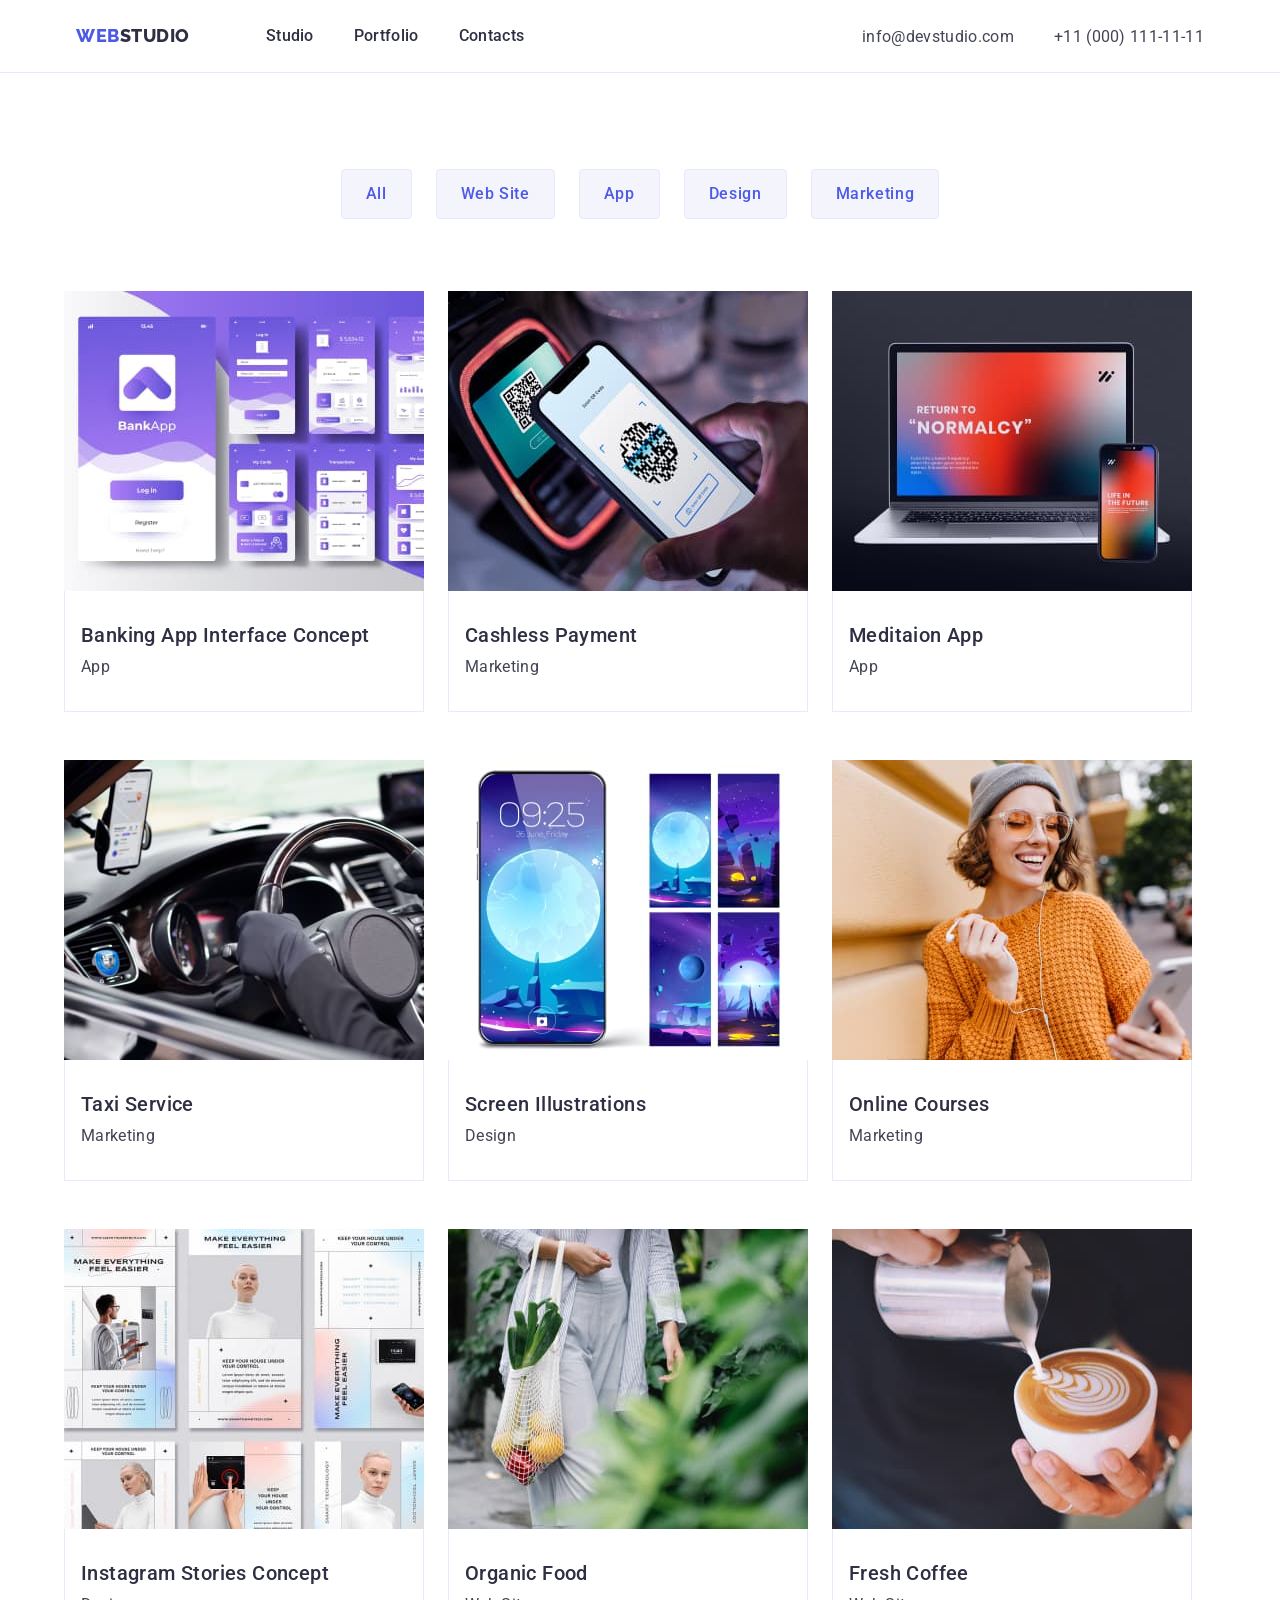
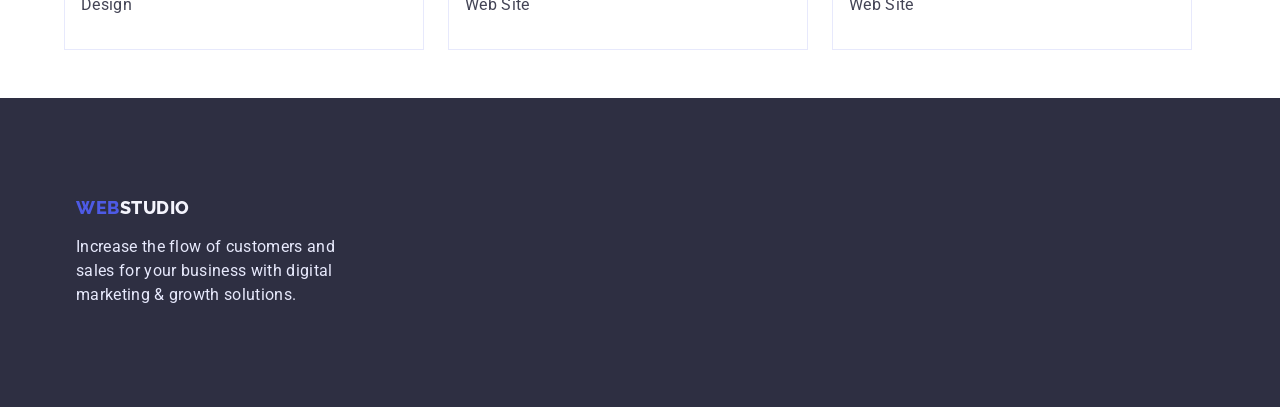
==== portfolio.html @ 7b6499e2 "hw-04" ====
<!DOCTYPE html>
<html lang="en">
	<head>
		<meta charset="UTF-8" />
		<meta http-equiv="X-UA-Compatible" content="IE=edge" />
		<meta name="viewport" content="width=device-width, initial-scale=1.0" />
		<title>Portfolio</title>
		<link
			rel="stylesheet"
			href="https://cdnjs.cloudflare.com/ajax/libs/modern-normalize/1.1.0/modern-normalize.min.css"
			integrity="sha512-wpPYUAdjBVSE4KJnH1VR1HeZfpl1ub8YT/NKx4PuQ5NmX2tKuGu6U/JRp5y+Y8XG2tV+wKQpNHVUX03MfMFn9Q=="
			crossorigin="anonymous"
			referrerpolicy="no-referrer"
		/>
		<link rel="preconnect" href="https://fonts.googleapis.com" />
		<link rel="preconnect" href="https://fonts.gstatic.com" crossorigin />
		<link
			href="https://fonts.googleapis.com/css2?family=Raleway:wght@800&family=Roboto:wght@400;500;700&display=swap"
			rel="stylesheet"
		/>
		<link rel="stylesheet" href="./css/styles.css" />
	</head>
	<body>
		<header class="header">
			<div class="container header-container">
				<nav class="header-navigation">
					<a class="header-home-page link" href="./index.html">Web<span class="header-home-page-descr">Studio</span></a>
					<ul class="header-list list">
						<li class="header-item"><a href="./index.html" class="header-link-studio link">Studio</a></li>
						<li class="header-item"><a href="./portfolio.html" class="header-link-portfolio link">Portfolio</a></li>
						<li class="header-item"><a class="header-link-contacts link">Contacts</a></li>
					</ul>
				</nav>
				<address class="header-contacts">
					<ul class="header-contacts-list list">
						<li class="header-contacts-item"
							><a class="header-mailto" href="mailto:info@devstudio.com">info@devstudio.com</a></li
						>
						<li class="header-contacts-item"><a class="header-tel" href="tel:+110001111111">+11 (000) 111-11-11</a></li>
					</ul>
				</address>
			</div>
		</header>
		<main class="main">
			<!-- Activity Section -->
			<section class="activity-section">
				<div class="activity-container container">
					<h1 hidden>Portfolio</h1>
					<ul class="activity-list list">
						<li class="activity-item"><button type="button" class="activity-btn">All</button></li>
						<li class="activity-item"><button type="button" class="activity-btn">Web Site</button></li>
						<li class="activity-item"><button type="button" class="activity-btn">App</button></li>
						<li class="activity-item"><button type="button" class="activity-btn">Design</button></li>
						<li class="activity-item"><button type="button" class="activity-btn">Marketing</button></li>
					</ul>
				</div>
			</section>

			<!-- Service Section -->
			<section class="service-section">
				<div class="container">
					<ul class="service-section-list list">
						<li class="service-item">
							<img
								src="./images/service-section-img-1.jpg"
								alt="Banking App Interface Concept"
								width="360"
								height="300"
							/>
							<div class="service-container-content">
								<h2 class="service-name">Banking App Interface Concept</h2>
								<p class="service-title">App</p>
							</div>
						</li>
						<li class="service-item">
							<img src="./images/service-section-img-2.jpg" alt="Cashless Payment" width="360" height="300" />
							<div class="service-container-content">
								<h2 class="service-name">Cashless Payment</h2>
								<p class="service-title">Marketing</p>
							</div>
						</li>
						<li class="service-item">
							<img src="./images/service-section-img-3.jpg" alt="Meditaion App" width="360" height="300" />
							<div class="service-container-content">
								<h2 class="service-name">Meditaion App</h2>
								<p class="service-title">App</p>
							</div>
						</li>
						<li class="service-item">
							<img src="./images/service-section-img-4.jpg" alt="Taxi Service" width="360" height="300" />
							<div class="service-container-content">
								<h2 class="service-name">Taxi Service</h2>
								<p class="service-title">Marketing</p>
							</div>
						</li>
						<li class="service-item">
							<img src="./images/service-section-img-5.jpg" alt="Screen Illustrations" width="360" height="300" />
							<div class="service-container-content">
								<h2 class="service-name">Screen Illustrations</h2>
								<p class="service-title">Design</p>
							</div>
						</li>
						<li class="service-item">
							<img src="./images/service-section-img-6.jpg" alt="Online Courses" width="360" height="300" />
							<div class="service-container-content">
								<h2 class="service-name">Online Courses</h2>
								<p class="service-title">Marketing</p>
							</div>
						</li>
						<li class="service-item">
							<img src="./images/service-section-img-7.jpg" alt="Instagram Stories Concept" width="360" height="300" />
							<div class="service-container-content">
								<h2 class="service-name">Instagram Stories Concept</h2>
								<p class="service-title">Design</p>
							</div>
						</li>
						<li class="service-item">
							<img src="./images/service-section-img-8.jpg" alt="Organic Food" width="360" height="300" />
							<div class="service-container-content">
								<h2 class="service-name">Organic Food</h2>
								<p class="service-title">Web Site</p>
							</div>
						</li>
						<li class="service-item">
							<img src="./images/service-section-img-9.jpg" alt="Fresh Coffee" width="360" height="300" />
							<div class="service-container-content">
								<h2 class="service-name">Fresh Coffee</h2>
								<p class="service-title">Web Site</p>
							</div>
						</li>
					</ul>
				</div>
			</section>
		</main>
		<footer class="footer">
			<div class="container">
				<a class="footer-link link" href="./index.html">Web <span class="footer-link-descr">Studio</span></a>
				<p class="footer-desc">
					Increase the flow of customers and sales for your business with digital marketing & growth solutions.
				</p>
			</div>
		</footer>
	</body>
</html>
---- css/styles.css ----
h1,
h2,
h3,
h4,
h5,
h6,
p {
	margin: 0;
}

ul {
	margin: 0;
	padding: 0;
}

img {
	display: block;
}

body {
	font-family: "Roboto", sans-serif;
	font-style: normal;
	font-weight: 500;
	font-size: 20px;
	line-height: 1.2;
	letter-spacing: 0.02em;
	color: #2e2f42;
	background: #ffffff;
}

.container {
	width: 1158px;
	padding-left: 15px;
	padding-right: 15px;
	margin-left: auto;
	margin-right: auto;
}

.p {
	font-weight: 400;
}

.list {
	list-style: none;
}

.link {
	text-decoration: none;
}

/*--------------------Header------------------*/

.header {
	border-bottom: 1px solid #e7e9fc;
}

.header-container {
	display: flex;
	align-items: center;
}

.header-navigation {
	display: flex;
}

.header-home-page {
	font-family: "Raleway", sans-serif;
	font-weight: 800;
	font-size: 18px;
	line-height: 1.33;
	display: flex;
	align-items: center;
	letter-spacing: 0.03em;
	text-transform: uppercase;
	color: #4d5ae5;
}

.header-home-page-descr {
	font-family: "Raleway", sans-serif;
	font-weight: 800;
	font-size: 18px;
	line-height: 1.33;
	display: flex;
	align-items: center;
	letter-spacing: 0.03em;
	text-transform: uppercase;
	color: #2e2f42;
}

.header-list {
	display: flex;
	margin-left: 76px;
}

.header-list .header-item:not(:last-child) {
	margin-right: 40px;
}

.header-link-studio {
	display: block;
	padding-top: 24px;
	padding-bottom: 24px;

	font-weight: 500;
	font-size: 16px;
	line-height: 1.5;
	letter-spacing: 0.02em;
	color: #2e2f42;
}

.header-link-studio:hover {
	color: #4d5ae5;
}

.header-link-portfolio {
	display: block;
	padding-top: 24px;
	padding-bottom: 24px;

	font-weight: 500;
	font-size: 16px;
	line-height: 1.5;
	letter-spacing: 0.02em;
	color: #2e2f42;
}

.header-link-portfolio:hover {
	color: #4d5ae5;
}

.header-link-contacts {
	display: block;
	padding-top: 24px;
	padding-bottom: 24px;

	font-weight: 500;
	font-size: 16px;
	line-height: 1.5;
	letter-spacing: 0.02em;
	color: #2e2f42;
}

.header-link-contacts:hover {
	color: #4d5ae5;
}

.header-contacts {
	margin-left: auto;
}

.header-contacts-list {
	display: flex;
}

.header-contacts-item + .header-contacts-item {
	margin-left: 40px;
}

.header-mailto {
	font-style: normal;
	font-weight: 400;
	font-size: 16px;
	line-height: 1.5;
	letter-spacing: 0.02em;
	color: #434455;
	text-decoration: none;
}

.header-mailto:hover {
	color: #4d5ae5;
}

.header-tel {
	font-style: normal;
	font-weight: 400;
	font-size: 16px;
	line-height: 1.5;
	letter-spacing: 0.02em;
	color: #434455;
	text-decoration: none;
}

.header-tel:hover {
	color: #4d5ae5;
}

/*--------------------------Main-------------------------------*/

.main {
}

/*-----------------------Hero Section-------------------------*/

.hero-section {
	padding-top: 188px;
	padding-bottom: 188px;
	background: #2e2f42;
}

.hero-section-title {
	margin: auto;
	margin-bottom: 48px;
	width: 496px;
	font-size: 56px;
	line-height: 1.07;
	text-align: center;
	letter-spacing: 0.02em;
	color: #ffffff;
}

.hero-btn {
	padding: 16px 32px;
	margin: auto;
	font-family: inherit;
	font-weight: 500;
	font-size: 16px;
	line-height: 1.5;
	display: block;
	letter-spacing: 0.04em;
	color: #f4f4fd;
	background: #4d5ae5;
	box-shadow: 0px 4px 4px rgba(0, 0, 0, 0.15);
	border-radius: 4px;
}

/*------------------Advantages Section------------------------*/

.advantages-section {
	padding-top: 120px;
}

.advantages-section-title {
}

.advantages-list {
	display: flex;
	justify-content: center;
}

.advantages-list .advantages-item:not(:last-child) {
	margin-right: 24px;
}

.advantages-title {
	margin-bottom: 8px;
	font-weight: 500;
	font-size: 20px;
	line-height: 1.2;
	letter-spacing: 0.02em;
	color: #2e2f42;
}

.advantages-desc {
	width: 264px;
	height: 72px;
	font-weight: 400;
	font-size: 16px;
	line-height: 1.5;
	letter-spacing: 0.02em;
	color: #434455;
}

/*------------------Working Section--------------------*/

.working-section {
	padding-top: 120px;
	padding-bottom: 120px;
}

.working-title {
	margin-bottom: 72px;
	font-weight: 700;
	font-size: 36px;
	line-height: 1.11;
	text-align: center;
	letter-spacing: 0.02em;
	text-transform: capitalize;
	color: #2e2f42;
}

.working-list {
	display: flex;
	justify-content: center;
}

.working-list .working-image-item:not(:last-child) {
	margin-right: 24px;
}

/*---------------Team Section------------------*/

.team-section {
	padding-top: 120px;
	padding-bottom: 120px;
	background: #f4f4fd;
}

.our-team-title {
	margin-bottom: 72px;
	font-size: 36px;
	line-height: 1.11;
	text-align: center;
	letter-spacing: 0.02em;
	text-transform: capitalize;
	color: #2e2f42;
}

.our-team-list {
	display: flex;
}

.team-content {
	background: #ffffff;
}

.our-team-list .team-container-content:not(:last-child) {
	margin-right: 24px;
}

.team-container-container {
	padding-top: 32px;
	padding-bottom: 32px;
}

.name-team {
	margin-bottom: 8px;
	font-weight: 500;
	font-size: 20px;
	line-height: 1.2;
	text-align: center;
	letter-spacing: 0.02em;
	color: #2e2f42;
}

.team-desc {
	font-weight: 400;
	font-size: 16px;
	line-height: 1.5;
	text-align: center;
	letter-spacing: 0.02em;
	color: #434455;
}

/*------------------- Footer------------------*/

.footer {
	padding-top: 100px;
	padding-bottom: 100px;
	background: #2e2f42;
}

.footer-link {
	font-family: "Raleway", sans-serif;
	font-weight: 800;
	font-size: 18px;
	line-height: 1.16;
	display: flex;
	align-items: center;
	letter-spacing: 0.03em;
	text-transform: uppercase;
	color: #4d5ae5;
}

.footer-link-descr {
	font-family: "Raleway", sans-serif;
	font-weight: 800;
	font-size: 18px;
	line-height: 1.16;
	display: flex;
	align-items: center;
	letter-spacing: 0.03em;
	text-transform: uppercase;
	color: #f4f4fd;
}

.footer-desc {
	width: 264px;
	margin-top: 16px;
	font-weight: 400;
	font-size: 16px;
	line-height: 1.5;
	letter-spacing: 0.02em;
	color: #e7e9fc;
}

/*----------------------Portfolio---------------------*/

.activity-section {
	padding-top: 96px;
	padding-bottom: 72px;
}

.activity-container {
}

.activity-list {
	display: flex;
	justify-content: center;
}

.activity-list .activity-item:not(:last-child) {
	margin-right: 24px;
}

.activity-btn {
	padding: 12px 24px;
	font-family: inherit;
	font-weight: 500;
	font-size: 16px;
	line-height: 1.5;
	display: flex;
	align-items: center;
	text-align: center;
	letter-spacing: 0.04em;
	color: #4d5ae5;
	background: #f4f4fd;
	border: 1px solid #e7e9fc;
	border-radius: 4px;
}

.activity-btn:hover,
.activity-btn:focus {
	background: #404bbf;
	color: #ffffff;
}

/* Service Section */

.service-section {
	padding-right: 24px;
	padding-bottom: 48px;
}

.service-section-list {
	display: flex;
	flex-wrap: wrap;
	gap: 48px 24px;
}

.service-item {
	width: calc((100% - 48px) / 3);
}

.service-item:nth-child(3n) {
	margin-right: 0;
}

.service-container-content {
	padding: 32px 0px 32px 16px;
	border-bottom: 1px solid #e7e9fc;
	border-left: 1px solid #e7e9fc;
	border-right: 1px solid #e7e9fc;
}

.service-name {
	margin-bottom: 8px;
	font-size: 20px;
	font-weight: 500;
	line-height: 1.2;
	letter-spacing: 0.02em;
	color: #2e2f42;
}

.service-title {
	font-size: 16px;
	font-weight: 400;
	line-height: 1.5;
	letter-spacing: 0.02em;
	color: #434455;
}
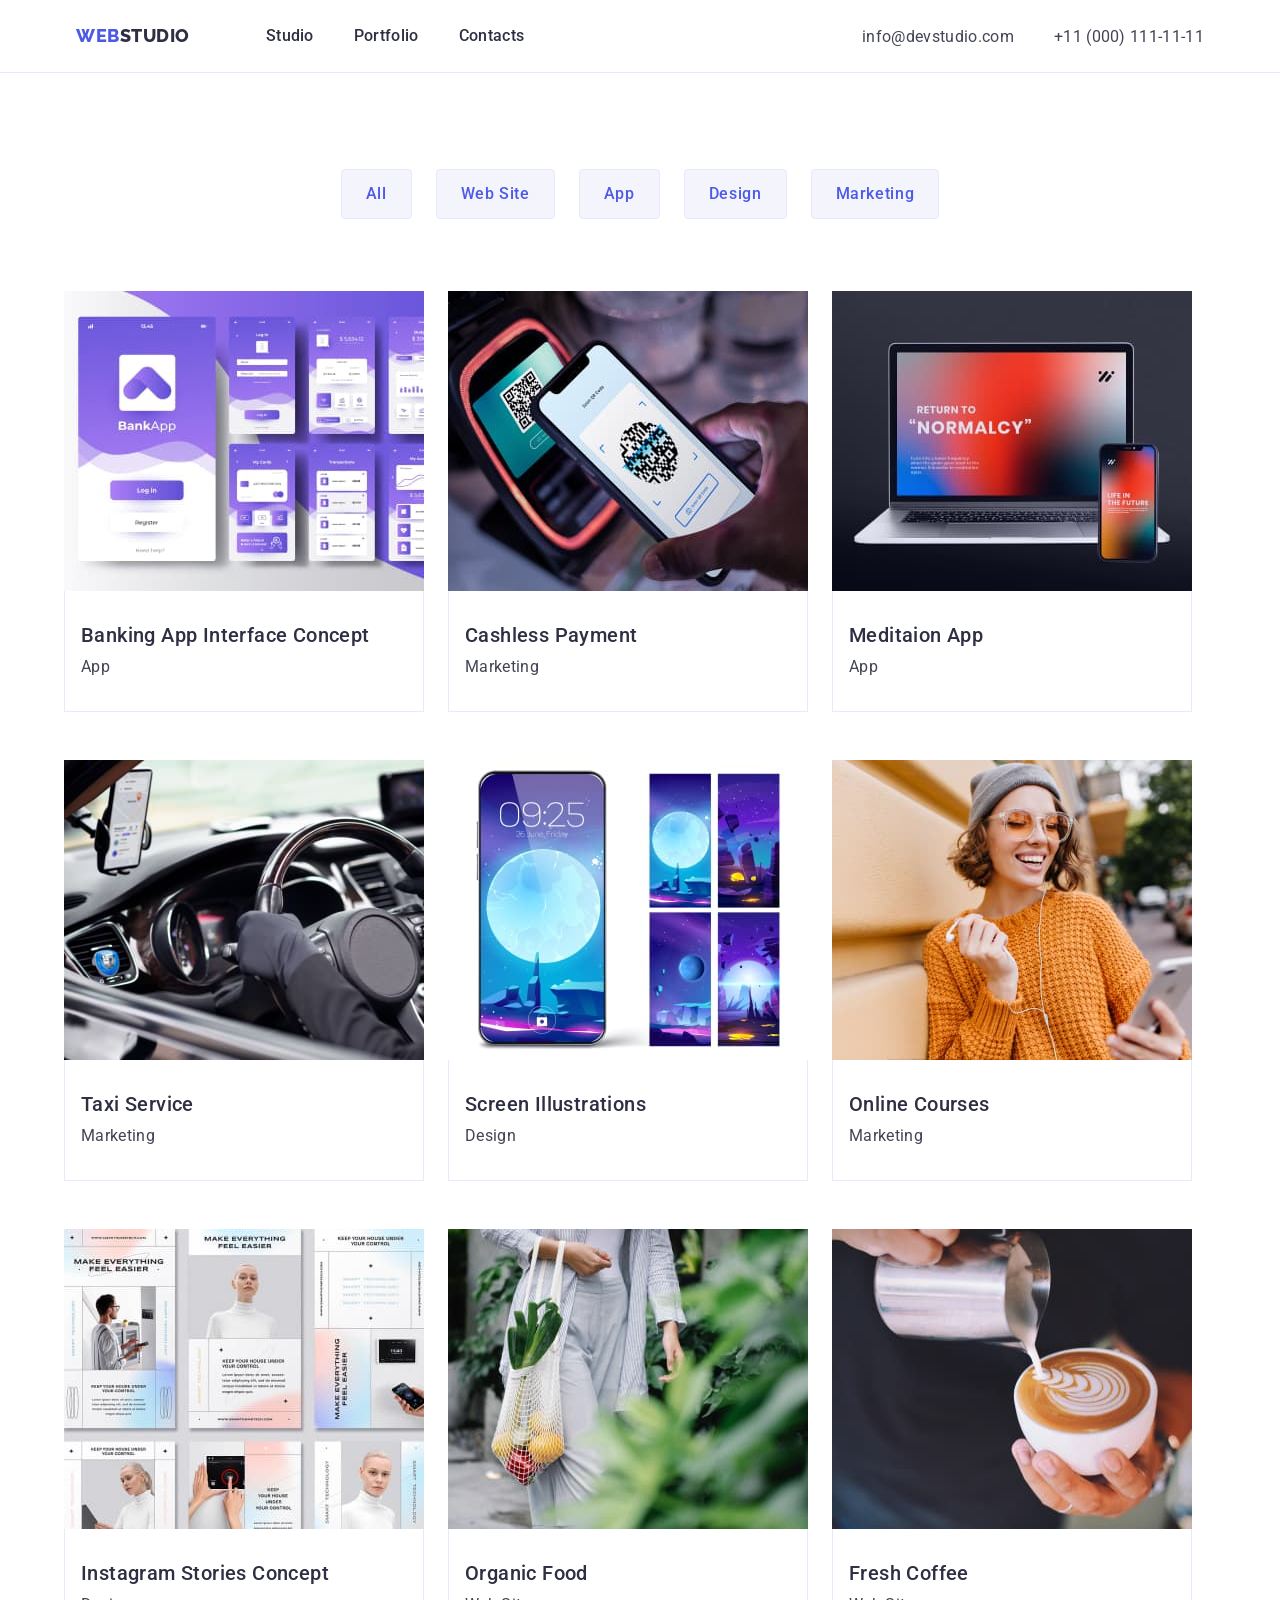
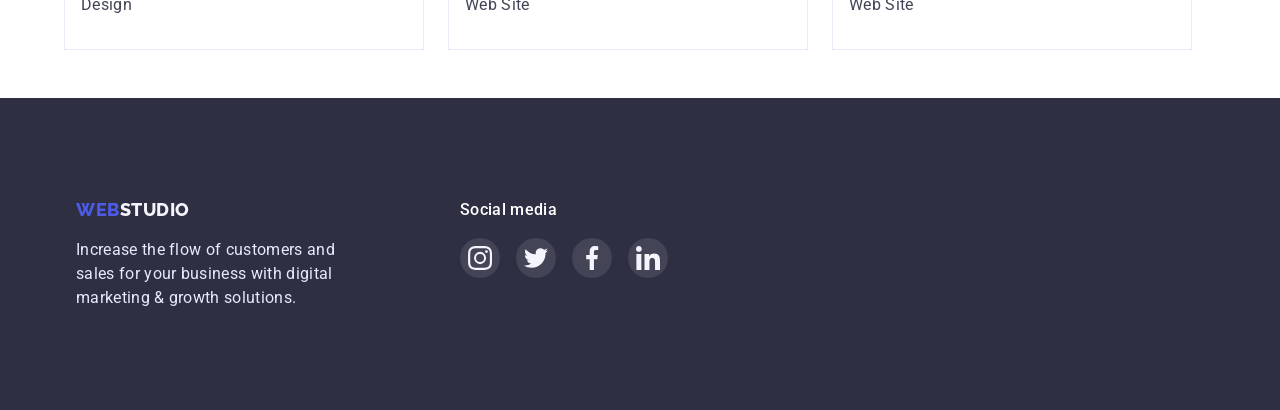
==== commit 08ba3cae: "Update portfolio.html" ====
--- a/portfolio.html
+++ b/portfolio.html
@@ -133,12 +133,46 @@
 			</section>
 		</main>
 		<footer class="footer">
-			<div class="container">
-				<a class="footer-link link" href="./index.html">Web <span class="footer-link-descr">Studio</span></a>
-				<p class="footer-desc">
-					Increase the flow of customers and sales for your business with digital marketing & growth solutions.
-				</p>
+			<div class="footer-container container">
+				<div class="footer-link-container">
+					<a class="footer-link link" href="./index.html">Web <span class="footer-link-descr">Studio</span></a>
+					<p class="footer-desc">
+						Increase the flow of customers and sales for your business with digital marketing & growth solutions.
+					</p>
+				</div>
+				<div class="social-media-container">
+					<h3 class="item-footer">Social media</h3>
+					<ul class="social-media-list">
+						<li class="social-media-content">
+							<a class="social-media-link" href="">
+								<svg class="social-media-svg">
+									<use href="./images/icons.svg.svg#icon-instagram"></use>
+								</svg>
+							</a>
+						</li>
+						<li class="social-media-content">
+							<a class="social-media-link" href="">
+								<svg class="social-media-svg">
+									<use href="./images/icons.svg.svg#icon-twitter"></use>
+								</svg>
+							</a>
+						</li>
+						<li class="social-media-content">
+							<a class="social-media-link" href="">
+								<svg class="social-media-svg">
+									<use href="./images/icons.svg.svg#icon-facebook"></use>
+								</svg>
+							</a>
+						</li>
+						<li class="social-media-content">
+							<a class="social-media-link" href="">
+								<svg class="social-media-svg">
+									<use href="./images/icons.svg.svg#icon-linkedin"></use>
+								</svg>
+							</a>
+						</li>
+					</ul>
+				</div>
 			</div>
-		</footer>
 	</body>
 </html>
--- a/css/styles.css
+++ b/css/styles.css
@@ -194,7 +194,13 @@
 .hero-section {
 	padding-top: 188px;
 	padding-bottom: 188px;
-	background: #2e2f42;
+	height: 600px;
+	margin-left: auto;
+	margin-right: auto;
+	background-image: linear-gradient(rgba(46, 47, 66, 0.7), rgba(46, 47, 66, 0.7)), url(../images/people-office.jpg);
+	background-repeat: no-repeat;
+	background-size: cover;
+	background-position: center;
 }
 
 .hero-section-title {
@@ -236,9 +242,29 @@
 	display: flex;
 	justify-content: center;
 }
+.advantages-item {
+}
+
+.advantages-item::before {
+}
 
 .advantages-list .advantages-item:not(:last-child) {
 	margin-right: 24px;
+}
+
+.container-advantages-item {
+	display: flex;
+	justify-content: center;
+	align-items: center;
+	margin-bottom: 8px;
+	height: 112px;
+	background: #f4f4fd;
+	border-radius: 4px;
+}
+
+.advantages-item-logo {
+	width: 64px;
+	height: 64px;
 }
 
 .advantages-title {
@@ -309,17 +335,19 @@
 	display: flex;
 }
 
+.our-team-list .team-content:not(:last-child) {
+	margin-right: 24px;
+}
+
 .team-content {
+	padding-bottom: 32px;
+	box-shadow: 0px 1px 6px rgba(46, 47, 66, 0.08), 0px 1px 1px rgba(46, 47, 66, 0.16), 0px 2px 1px rgba(46, 47, 66, 0.08);
+	border-radius: 0px 0px 4px 4px;
 	background: #ffffff;
 }
 
-.our-team-list .team-container-content:not(:last-child) {
-	margin-right: 24px;
-}
-
-.team-container-container {
+.team-container-content {
 	padding-top: 32px;
-	padding-bottom: 32px;
 }
 
 .name-team {
@@ -333,12 +361,93 @@
 }
 
 .team-desc {
+	padding-bottom: 8px;
 	font-weight: 400;
 	font-size: 16px;
 	line-height: 1.5;
 	text-align: center;
 	letter-spacing: 0.02em;
 	color: #434455;
+}
+
+.list-teame-icons {
+	display: flex;
+	flex-direction: row;
+	justify-content: center;
+	align-items: center;
+	padding: 0px;
+	gap: 24px;
+	list-style: none;
+}
+
+.teame-icons {
+	width: 40px;
+	height: 40px;
+	padding: 0;
+	border: none;
+	border-radius: 50%;
+	background-color: #4d5ae5;
+}
+
+.btn-teame-icons {
+	margin-top: 12px;
+	display: flex;
+	justify-content: center;
+	align-items: center;
+}
+
+.btn-icons {
+	width: 16px;
+	height: 16px;
+	fill: currentColor;
+}
+
+.btn-icons:hover {
+}
+
+.icon {
+}
+
+/*--------------Customers Section----------------*/
+
+.customers-section {
+	padding-top: 81px;
+	padding-bottom: 120px;
+}
+
+.customers-title {
+	margin-bottom: 72px;
+	font-size: 36px;
+	line-height: 1.11;
+	text-align: center;
+	color: #2e2f42;
+}
+
+.customers-title {
+}
+
+.customers-list {
+	display: flex;
+	flex-direction: row;
+	align-items: flex-start;
+	padding: 0px;
+	gap: 24px;
+}
+
+.customers-content {
+}
+
+.container-customers-item {
+	display: flex;
+	justify-content: center;
+	align-items: center;
+	width: 168px;
+	height: 88px;
+	border: 1px solid #8e8f99;
+}
+
+.customers-logo {
+	padding: 16px 32px 16px 32px;
 }
 
 /*------------------- Footer------------------*/
@@ -349,7 +458,13 @@
 	background: #2e2f42;
 }
 
+.footer-container {
+	display: flex;
+}
+
 .footer-link {
+	width: 115px;
+	height: 24px;
 	font-family: "Raleway", sans-serif;
 	font-weight: 800;
 	font-size: 18px;
@@ -383,6 +498,51 @@
 	color: #e7e9fc;
 }
 
+.social-media-container {
+	margin-left: 120px;
+}
+
+.item-footer {
+	padding-bottom: 16px;
+	font-weight: 500;
+	font-size: 16px;
+	line-height: 1.5;
+	letter-spacing: 0.02em;
+	color: #ffffff;
+}
+
+.social-media-list {
+	display: flex;
+	justify-content: center;
+	align-items: center;
+	flex-direction: row;
+	padding: 0;
+	gap: 16px;
+	list-style: none;
+}
+
+.social-media-content {
+	width: 40px;
+	height: 40px;
+	padding: 0;
+	border: none;
+	border-radius: 50%;
+	background-color: rgba(255, 255, 255, 0.1);
+}
+
+.social-media-link {
+	margin-top: 8px;
+	display: flex;
+	justify-content: center;
+	align-items: center;
+}
+
+.social-media-svg {
+	width: 24px;
+	height: 24px;
+	fill: currentColor;
+}
+
 /*----------------------Portfolio---------------------*/
 
 .activity-section {
@@ -439,6 +599,11 @@
 
 .service-item {
 	width: calc((100% - 48px) / 3);
+}
+
+.service-item:hover,
+.service-item:focus {
+	box-shadow: 0px 1px 6px rgba(46, 47, 66, 0.08), 0px 1px 1px rgba(46, 47, 66, 0.16), 0px 2px 1px rgba(46, 47, 66, 0.08);
 }
 
 .service-item:nth-child(3n) {
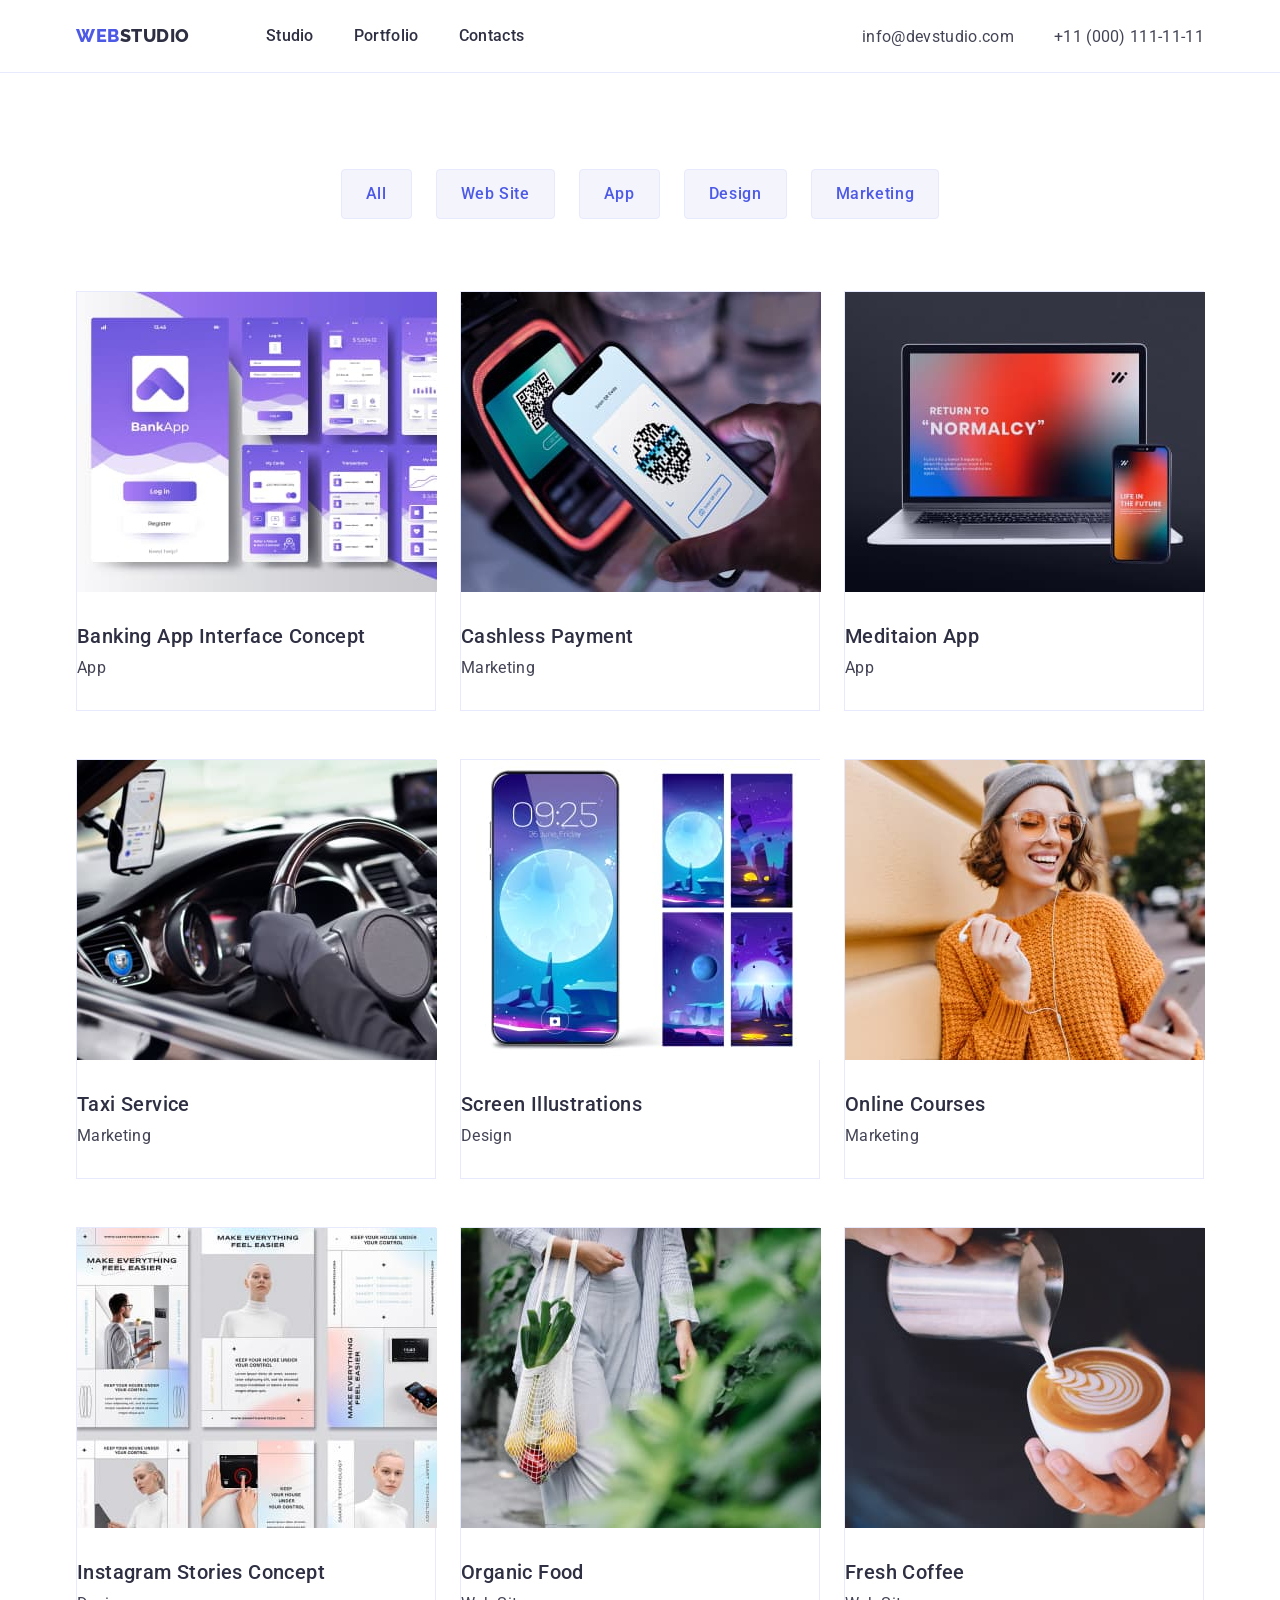
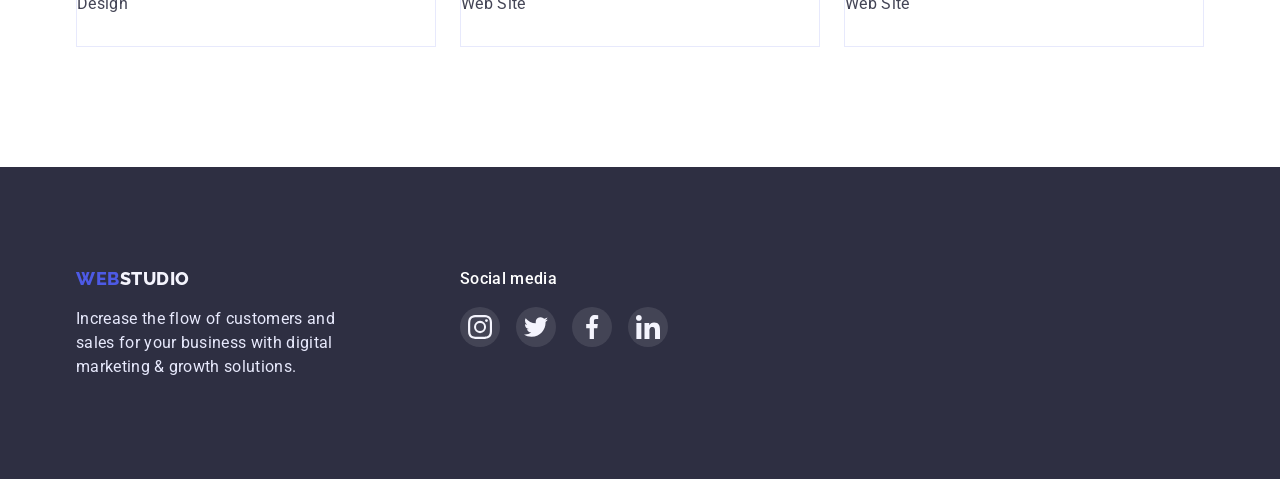
==== commit 9e2be154: "gw-04 fix" ====
--- a/portfolio.html
+++ b/portfolio.html
@@ -54,79 +54,82 @@
 						<li class="activity-item"><button type="button" class="activity-btn">Marketing</button></li>
 					</ul>
 				</div>
-			</section>
 
-			<!-- Service Section -->
-			<section class="service-section">
+				<!-- Service Section -->
 				<div class="container">
 					<ul class="service-section-list list">
 						<li class="service-item">
-							<img
-								src="./images/service-section-img-1.jpg"
-								alt="Banking App Interface Concept"
-								width="360"
-								height="300"
-							/>
-							<div class="service-container-content">
+							<a class="service-content">
+								<img
+									src="./images/service-section-img-1.jpg"
+									alt="Banking App Interface Concept"
+									width="360"
+									height="300"
+								/>
 								<h2 class="service-name">Banking App Interface Concept</h2>
 								<p class="service-title">App</p>
-							</div>
+							</a>
 						</li>
 						<li class="service-item">
-							<img src="./images/service-section-img-2.jpg" alt="Cashless Payment" width="360" height="300" />
-							<div class="service-container-content">
+							<a class="service-content">
+								<img src="./images/service-section-img-2.jpg" alt="Cashless Payment" width="360" height="300" />
 								<h2 class="service-name">Cashless Payment</h2>
 								<p class="service-title">Marketing</p>
-							</div>
+							</a>
 						</li>
 						<li class="service-item">
-							<img src="./images/service-section-img-3.jpg" alt="Meditaion App" width="360" height="300" />
-							<div class="service-container-content">
+							<a class="service-content">
+								<img src="./images/service-section-img-3.jpg" alt="Meditaion App" width="360" height="300" />
 								<h2 class="service-name">Meditaion App</h2>
 								<p class="service-title">App</p>
-							</div>
+							</a>
 						</li>
 						<li class="service-item">
-							<img src="./images/service-section-img-4.jpg" alt="Taxi Service" width="360" height="300" />
-							<div class="service-container-content">
+							<a class="service-content">
+								<img src="./images/service-section-img-4.jpg" alt="Taxi Service" width="360" height="300" />
 								<h2 class="service-name">Taxi Service</h2>
 								<p class="service-title">Marketing</p>
-							</div>
+							</a>
 						</li>
 						<li class="service-item">
-							<img src="./images/service-section-img-5.jpg" alt="Screen Illustrations" width="360" height="300" />
-							<div class="service-container-content">
+							<a class="service-content">
+								<img src="./images/service-section-img-5.jpg" alt="Screen Illustrations" width="360" height="300" />
 								<h2 class="service-name">Screen Illustrations</h2>
 								<p class="service-title">Design</p>
-							</div>
+							</a>
 						</li>
 						<li class="service-item">
-							<img src="./images/service-section-img-6.jpg" alt="Online Courses" width="360" height="300" />
-							<div class="service-container-content">
+							<a class="service-content">
+								<img src="./images/service-section-img-6.jpg" alt="Online Courses" width="360" height="300" />
 								<h2 class="service-name">Online Courses</h2>
 								<p class="service-title">Marketing</p>
-							</div>
+							</a>
 						</li>
 						<li class="service-item">
-							<img src="./images/service-section-img-7.jpg" alt="Instagram Stories Concept" width="360" height="300" />
-							<div class="service-container-content">
+							<a class="service-content">
+								<img
+									src="./images/service-section-img-7.jpg"
+									alt="Instagram Stories Concept"
+									width="360"
+									height="300"
+								/>
 								<h2 class="service-name">Instagram Stories Concept</h2>
 								<p class="service-title">Design</p>
-							</div>
+							</a>
 						</li>
 						<li class="service-item">
-							<img src="./images/service-section-img-8.jpg" alt="Organic Food" width="360" height="300" />
-							<div class="service-container-content">
+							<a class="service-content">
+								<img src="./images/service-section-img-8.jpg" alt="Organic Food" width="360" height="300" />
 								<h2 class="service-name">Organic Food</h2>
 								<p class="service-title">Web Site</p>
-							</div>
+							</a>
 						</li>
 						<li class="service-item">
-							<img src="./images/service-section-img-9.jpg" alt="Fresh Coffee" width="360" height="300" />
-							<div class="service-container-content">
+							<a class="service-content">
+								<img src="./images/service-section-img-9.jpg" alt="Fresh Coffee" width="360" height="300" />
 								<h2 class="service-name">Fresh Coffee</h2>
 								<p class="service-title">Web Site</p>
-							</div>
+							</a>
 						</li>
 					</ul>
 				</div>
@@ -141,7 +144,7 @@
 					</p>
 				</div>
 				<div class="social-media-container">
-					<h3 class="item-footer">Social media</h3>
+					<p class="item-footer">Social media</p>
 					<ul class="social-media-list">
 						<li class="social-media-content">
 							<a class="social-media-link" href="">
@@ -174,5 +177,6 @@
 					</ul>
 				</div>
 			</div>
+		</footer>
 	</body>
 </html>
--- a/css/styles.css
+++ b/css/styles.css
@@ -198,6 +198,7 @@
 	margin-left: auto;
 	margin-right: auto;
 	background-image: linear-gradient(rgba(46, 47, 66, 0.7), rgba(46, 47, 66, 0.7)), url(../images/people-office.jpg);
+	width: 1440px;
 	background-repeat: no-repeat;
 	background-size: cover;
 	background-position: center;
@@ -226,6 +227,14 @@
 	color: #f4f4fd;
 	background: #4d5ae5;
 	box-shadow: 0px 4px 4px rgba(0, 0, 0, 0.15);
+	border: none;
+	border-radius: 4px;
+}
+
+.hero-btn:hover,
+.hero-btn:focus {
+	background: #404bbf;
+	box-shadow: 0px 4px 4px rgba(0, 0, 0, 0.15);
 	border-radius: 4px;
 }
 
@@ -361,7 +370,7 @@
 }
 
 .team-desc {
-	padding-bottom: 8px;
+	margin-bottom: 8px;
 	font-weight: 400;
 	font-size: 16px;
 	line-height: 1.5;
@@ -383,29 +392,29 @@
 .teame-icons {
 	width: 40px;
 	height: 40px;
-	padding: 0;
-	border: none;
+}
+
+.btn-teame-icons {
+	width: 100%;
+	height: 100%;
+	display: flex;
+	justify-content: center;
+	align-items: center;
 	border-radius: 50%;
 	background-color: #4d5ae5;
 }
 
-.btn-teame-icons {
-	margin-top: 12px;
-	display: flex;
-	justify-content: center;
-	align-items: center;
+.btn-teame-icons:hover,
+.btn-teame-icons:focus {
+	background: #404bbf;
+	border-radius: 4px;
+	border-radius: 50%;
 }
 
 .btn-icons {
 	width: 16px;
 	height: 16px;
 	fill: currentColor;
-}
-
-.btn-icons:hover {
-}
-
-.icon {
 }
 
 /*--------------Customers Section----------------*/
@@ -437,17 +446,33 @@
 .customers-content {
 }
 
-.container-customers-item {
-	display: flex;
-	justify-content: center;
-	align-items: center;
+.customers-item {
+	width: 100%;
+	height: 100%;
+	display: flex;
+	justify-content: center;
+	align-items: center;
+	border: 1px solid #8e8f99;
+}
+
+.customers-item:hover,
+.customers-item:focus {
+	border: 1px solid #404bbf;
+}
+
+.customers-logo {
 	width: 168px;
 	height: 88px;
-	border: 1px solid #8e8f99;
-}
-
-.customers-logo {
-	padding: 16px 32px 16px 32px;
+	display: flex;
+	justify-content: center;
+	align-items: center;
+	fill: #8e8f99;
+}
+
+.customers-logo:hover,
+.customers-logo:focus {
+	fill: #404bbf;
+	border-radius: 4px;
 }
 
 /*------------------- Footer------------------*/
@@ -503,7 +528,7 @@
 }
 
 .item-footer {
-	padding-bottom: 16px;
+	margin-bottom: 16px;
 	font-weight: 500;
 	font-size: 16px;
 	line-height: 1.5;
@@ -524,17 +549,24 @@
 .social-media-content {
 	width: 40px;
 	height: 40px;
-	padding: 0;
+}
+
+.social-media-link {
+	width: 100%;
+	height: 100%;
+	display: flex;
+	justify-content: center;
+	align-items: center;
 	border: none;
 	border-radius: 50%;
 	background-color: rgba(255, 255, 255, 0.1);
 }
 
-.social-media-link {
-	margin-top: 8px;
-	display: flex;
-	justify-content: center;
-	align-items: center;
+.social-media-link:hover,
+.social-media-link:focus {
+	background: #31d0aa;
+	border-radius: 4px;
+	border-radius: 50%;
 }
 
 .social-media-svg {
@@ -547,13 +579,14 @@
 
 .activity-section {
 	padding-top: 96px;
-	padding-bottom: 72px;
+	padding-bottom: 120px;
 }
 
 .activity-container {
 }
 
 .activity-list {
+	margin-bottom: 72px;
 	display: flex;
 	justify-content: center;
 }
@@ -586,11 +619,6 @@
 
 /* Service Section */
 
-.service-section {
-	padding-right: 24px;
-	padding-bottom: 48px;
-}
-
 .service-section-list {
 	display: flex;
 	flex-wrap: wrap;
@@ -598,6 +626,11 @@
 }
 
 .service-item {
+	box-sizing: border-box;
+	width: 360px;
+	height: 420px;
+	background: #ffffff;
+	border: 1px solid #e7e9fc;
 	width: calc((100% - 48px) / 3);
 }
 
@@ -610,14 +643,11 @@
 	margin-right: 0;
 }
 
-.service-container-content {
-	padding: 32px 0px 32px 16px;
-	border-bottom: 1px solid #e7e9fc;
-	border-left: 1px solid #e7e9fc;
-	border-right: 1px solid #e7e9fc;
+.service-content {
 }
 
 .service-name {
+	padding-top: 32px;
 	margin-bottom: 8px;
 	font-size: 20px;
 	font-weight: 500;
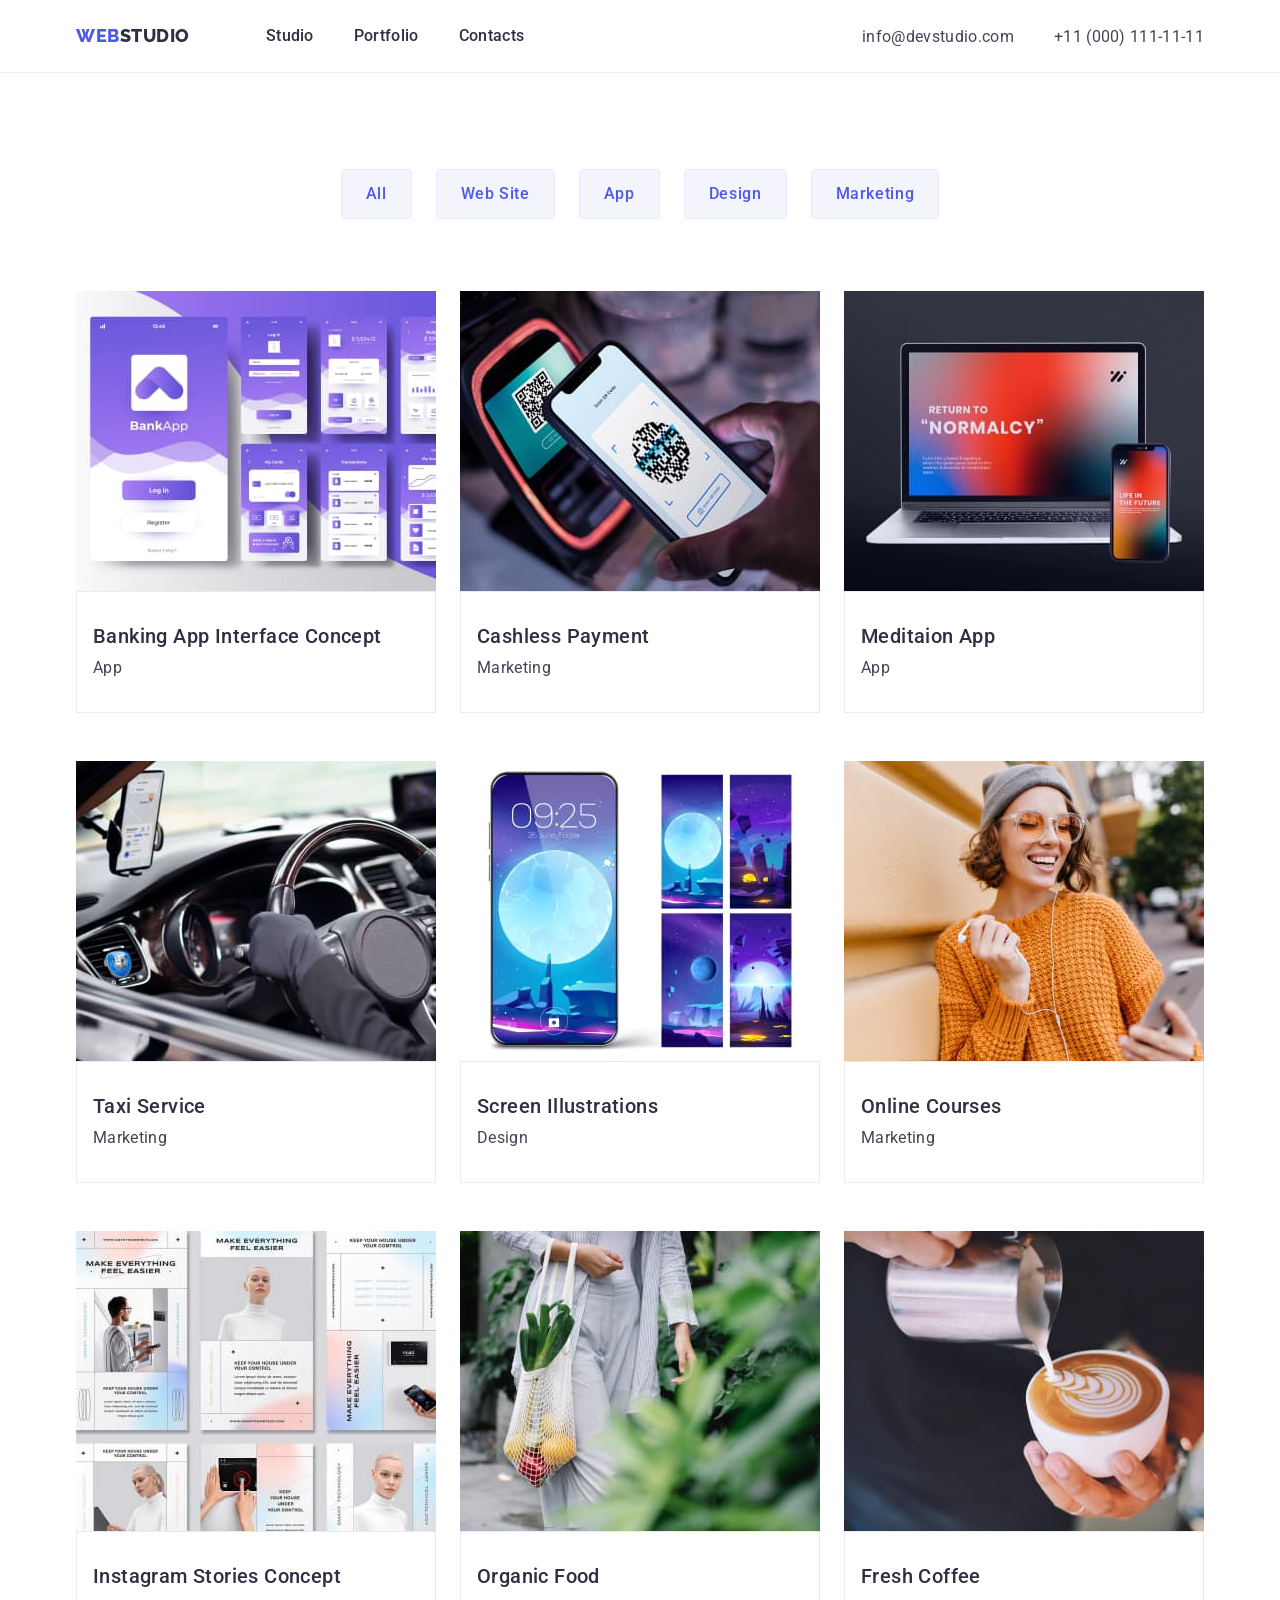
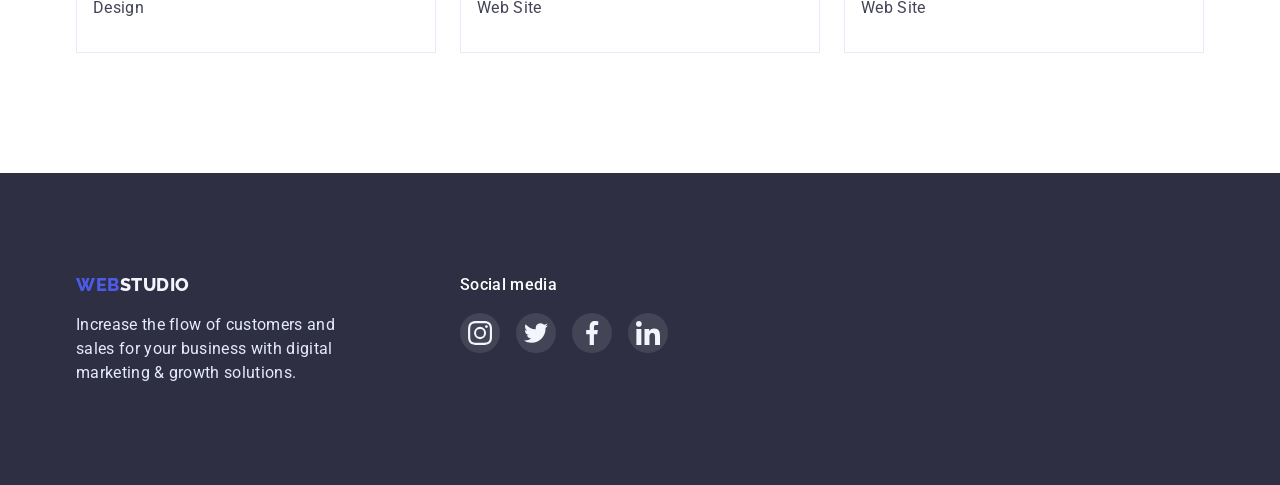
==== commit 941893d3: "gw-04 fix" ====
--- a/portfolio.html
+++ b/portfolio.html
@@ -66,43 +66,55 @@
 									width="360"
 									height="300"
 								/>
-								<h2 class="service-name">Banking App Interface Concept</h2>
-								<p class="service-title">App</p>
+								<div class="service-content-container">
+									<h2 class="service-name">Banking App Interface Concept</h2>
+									<p class="service-title">App</p>
+								</div>
 							</a>
 						</li>
 						<li class="service-item">
 							<a class="service-content">
 								<img src="./images/service-section-img-2.jpg" alt="Cashless Payment" width="360" height="300" />
-								<h2 class="service-name">Cashless Payment</h2>
-								<p class="service-title">Marketing</p>
+								<div class="service-content-container">
+									<h2 class="service-name">Cashless Payment</h2>
+									<p class="service-title">Marketing</p>
+								</div>
 							</a>
 						</li>
 						<li class="service-item">
 							<a class="service-content">
 								<img src="./images/service-section-img-3.jpg" alt="Meditaion App" width="360" height="300" />
-								<h2 class="service-name">Meditaion App</h2>
-								<p class="service-title">App</p>
+								<div class="service-content-container">
+									<h2 class="service-name">Meditaion App</h2>
+									<p class="service-title">App</p>
+								</div>
 							</a>
 						</li>
 						<li class="service-item">
 							<a class="service-content">
 								<img src="./images/service-section-img-4.jpg" alt="Taxi Service" width="360" height="300" />
-								<h2 class="service-name">Taxi Service</h2>
-								<p class="service-title">Marketing</p>
+								<div class="service-content-container">
+									<h2 class="service-name">Taxi Service</h2>
+									<p class="service-title">Marketing</p>
+								</div>
 							</a>
 						</li>
 						<li class="service-item">
 							<a class="service-content">
 								<img src="./images/service-section-img-5.jpg" alt="Screen Illustrations" width="360" height="300" />
-								<h2 class="service-name">Screen Illustrations</h2>
-								<p class="service-title">Design</p>
+								<div class="service-content-container">
+									<h2 class="service-name">Screen Illustrations</h2>
+									<p class="service-title">Design</p>
+								</div>
 							</a>
 						</li>
 						<li class="service-item">
 							<a class="service-content">
 								<img src="./images/service-section-img-6.jpg" alt="Online Courses" width="360" height="300" />
-								<h2 class="service-name">Online Courses</h2>
-								<p class="service-title">Marketing</p>
+								<div class="service-content-container">
+									<h2 class="service-name">Online Courses</h2>
+									<p class="service-title">Marketing</p>
+								</div>
 							</a>
 						</li>
 						<li class="service-item">
@@ -113,22 +125,28 @@
 									width="360"
 									height="300"
 								/>
-								<h2 class="service-name">Instagram Stories Concept</h2>
-								<p class="service-title">Design</p>
+								<div class="service-content-container">
+									<h2 class="service-name">Instagram Stories Concept</h2>
+									<p class="service-title">Design</p>
+								</div>
 							</a>
 						</li>
 						<li class="service-item">
 							<a class="service-content">
 								<img src="./images/service-section-img-8.jpg" alt="Organic Food" width="360" height="300" />
-								<h2 class="service-name">Organic Food</h2>
-								<p class="service-title">Web Site</p>
+								<div class="service-content-container">
+									<h2 class="service-name">Organic Food</h2>
+									<p class="service-title">Web Site</p>
+								</div>
 							</a>
 						</li>
 						<li class="service-item">
 							<a class="service-content">
 								<img src="./images/service-section-img-9.jpg" alt="Fresh Coffee" width="360" height="300" />
-								<h2 class="service-name">Fresh Coffee</h2>
-								<p class="service-title">Web Site</p>
+								<div class="service-content-container">
+									<h2 class="service-name">Fresh Coffee</h2>
+									<p class="service-title">Web Site</p>
+								</div>
 							</a>
 						</li>
 					</ul>
--- a/css/styles.css
+++ b/css/styles.css
@@ -444,6 +444,8 @@
 }
 
 .customers-content {
+	width: 168px;
+	height: 88px;
 }
 
 .customers-item {
@@ -453,6 +455,7 @@
 	justify-content: center;
 	align-items: center;
 	border: 1px solid #8e8f99;
+	border-radius: 4px;
 }
 
 .customers-item:hover,
@@ -461,8 +464,8 @@
 }
 
 .customers-logo {
-	width: 168px;
-	height: 88px;
+	width: 104px;
+	height: 56px;
 	display: flex;
 	justify-content: center;
 	align-items: center;
@@ -626,17 +629,8 @@
 }
 
 .service-item {
-	box-sizing: border-box;
-	width: 360px;
-	height: 420px;
 	background: #ffffff;
-	border: 1px solid #e7e9fc;
 	width: calc((100% - 48px) / 3);
-}
-
-.service-item:hover,
-.service-item:focus {
-	box-shadow: 0px 1px 6px rgba(46, 47, 66, 0.08), 0px 1px 1px rgba(46, 47, 66, 0.16), 0px 2px 1px rgba(46, 47, 66, 0.08);
 }
 
 .service-item:nth-child(3n) {
@@ -644,10 +638,19 @@
 }
 
 .service-content {
+	display: block;
+}
+
+.service-content :hover,
+.service-content :focus {
+	box-shadow: 0px 1px 6px rgba(46, 47, 66, 0.08), 0px 1px 1px rgba(46, 47, 66, 0.16), 0px 2px 1px rgba(46, 47, 66, 0.08);
+}
+.service-content-container {
+	padding: 32px 0px 32px 16px;
+	border: 1px solid #e7e9fc;
 }
 
 .service-name {
-	padding-top: 32px;
 	margin-bottom: 8px;
 	font-size: 20px;
 	font-weight: 500;
